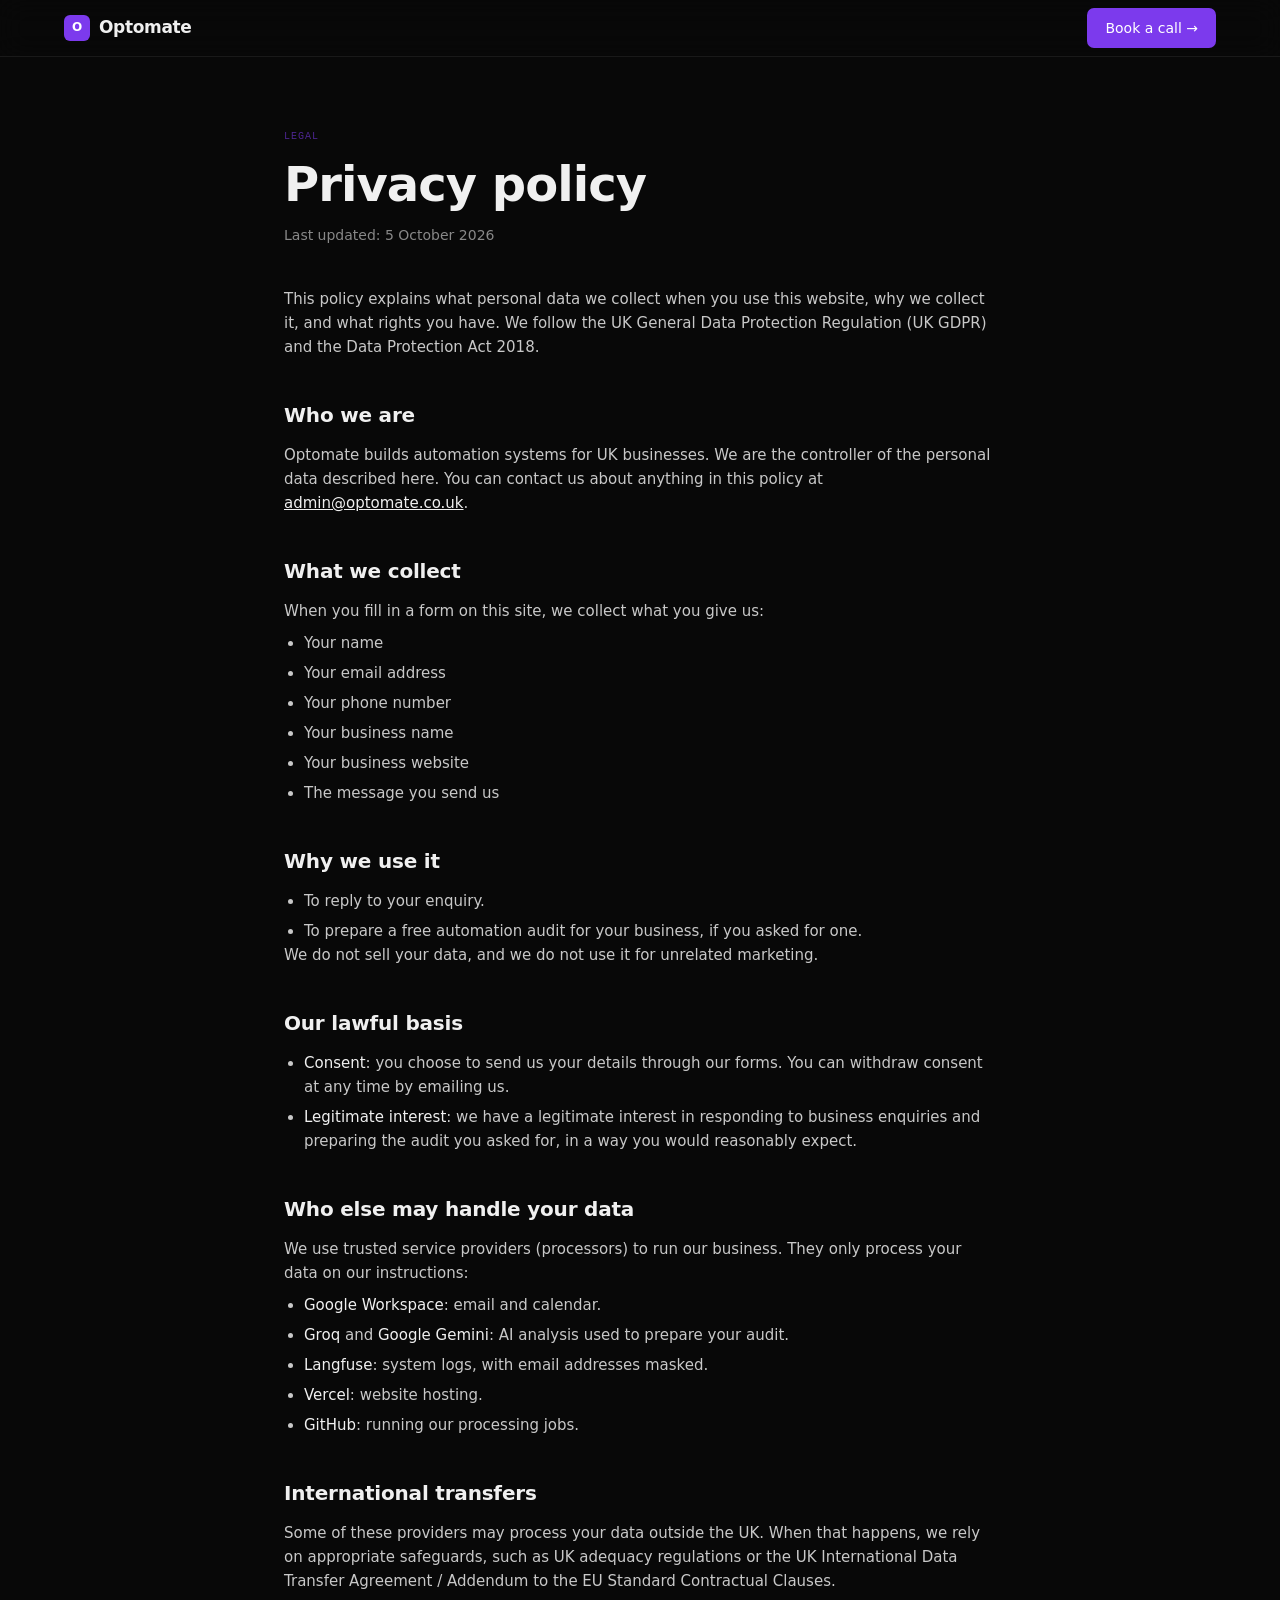
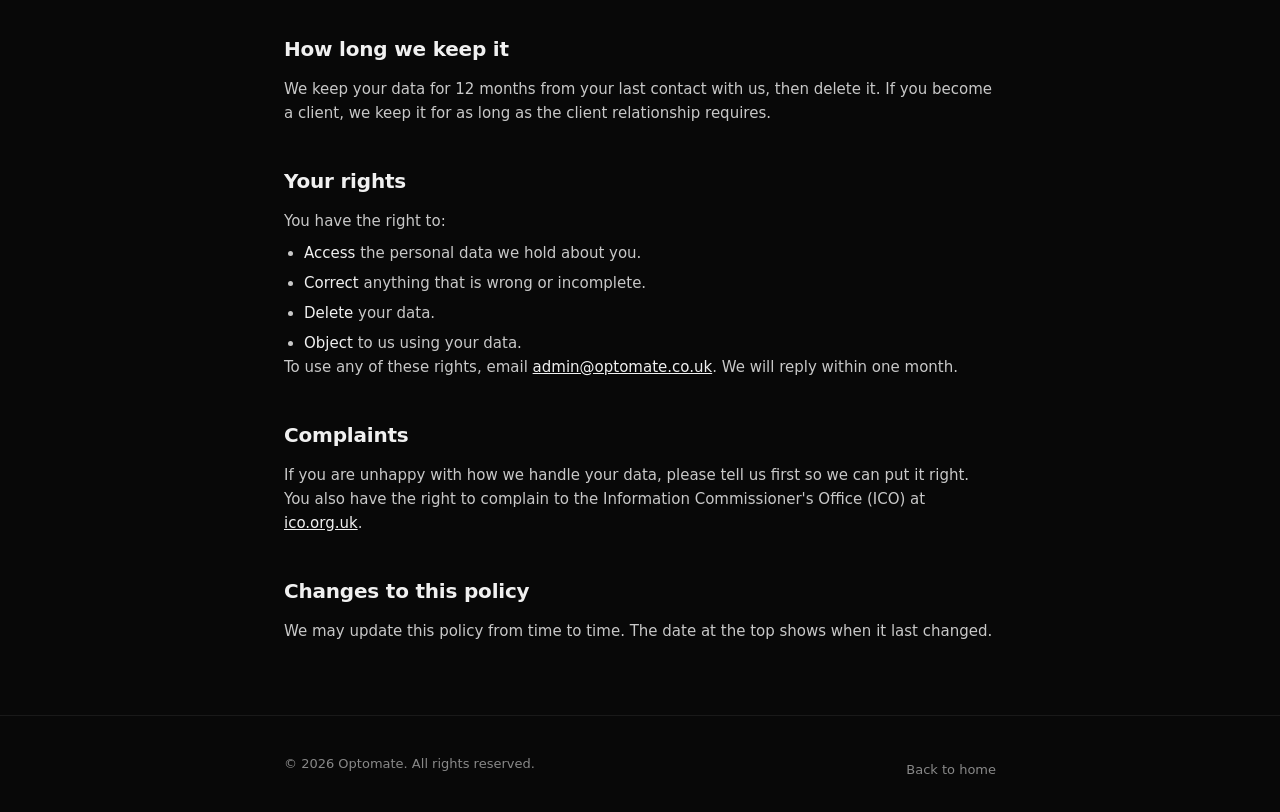
==== privacy/index.html @ c375ae4b "Add UK GDPR privacy policy page and link it in footer Co-Authored-By: Claude Opus 5.5 <noreply@anthr" ====
<!doctype html>
<html lang="en">
<head>
  <meta charset="UTF-8">
  <meta name="viewport" content="width=device-width, initial-scale=1.0">
  <title>Privacy Policy — Optomate</title>
  <meta name="description" content="How Optomate collects, uses and protects your personal data under UK GDPR.">
  <style>
    *, *::before, *::after { box-sizing: border-box; margin: 0; padding: 0; }

    :root {
      --bg:            #080808;
      --fg:            #f0f0f0;
      --muted:         #888;
      --border:        rgba(255,255,255,0.07);
      --accent:        #7c3aed;
      --accent-hover:  #6d28d9;
      --accent-label:  rgba(124,58,237,0.6);
      --font-sans: -apple-system, BlinkMacSystemFont, 'SF Pro Display', 'Inter', 'Segoe UI', system-ui, sans-serif;
      --font-mono: 'SF Mono', ui-monospace, 'JetBrains Mono', Menlo, monospace;
    }

    body {
      background: var(--bg);
      color: var(--fg);
      font-family: var(--font-sans);
      font-size: 16px;
      line-height: 1.6;
      -webkit-font-smoothing: antialiased;
      overflow-x: hidden;
    }

    nav {
      position: sticky;
      top: 0;
      z-index: 9999;
      background: rgba(8,8,8,0.88);
      backdrop-filter: blur(14px);
      -webkit-backdrop-filter: blur(14px);
      border-bottom: 1px solid var(--border);
    }
    .nav-inner {
      max-width: 1200px;
      margin: 0 auto;
      padding: 0 24px;
      height: 56px;
      display: flex;
      align-items: center;
      justify-content: space-between;
      gap: 24px;
    }
    .nav-logo {
      font-size: 17px;
      font-weight: 600;
      letter-spacing: -0.02em;
      color: var(--fg);
      text-decoration: none;
      display: flex;
      align-items: center;
      gap: 9px;
    }
    .nav-logo-mark {
      width: 26px;
      height: 26px;
      background: var(--accent);
      border-radius: 6px;
      display: flex;
      align-items: center;
      justify-content: center;
      font-size: 12px;
      font-weight: 700;
      color: white;
    }
    .btn {
      display: inline-flex;
      align-items: center;
      padding: 9px 18px;
      border-radius: 7px;
      font-size: 14px;
      font-weight: 500;
      text-decoration: none;
      white-space: nowrap;
      background: var(--accent);
      color: white;
      transition: background 0.15s;
    }
    .btn:hover { background: var(--accent-hover); }

    .container { max-width: 760px; margin: 0 auto; padding: 0 24px; }
    main { padding: 72px 0; }

    .section-label {
      font-family: var(--font-mono);
      font-size: 10px;
      color: var(--accent-label);
      text-transform: uppercase;
      letter-spacing: 0.1em;
      margin-bottom: 12px;
    }
    h1 { font-size: clamp(32px, 5vw, 48px); font-weight: 600; letter-spacing: -0.02em; line-height: 1.15; margin-bottom: 12px; }
    .updated { font-size: 14px; color: var(--muted); margin-bottom: 40px; }
    h2 { font-size: 20px; font-weight: 600; letter-spacing: -0.01em; margin: 40px 0 12px; }
    p, li { color: #c8c8c8; font-size: 15px; }
    p + p { margin-top: 12px; }
    ul { padding-left: 20px; margin-top: 8px; display: flex; flex-direction: column; gap: 6px; }
    a { color: var(--fg); }
    strong { color: var(--fg); font-weight: 500; }

    footer { border-top: 1px solid var(--border); padding: 32px 0; }
    .footer-bottom { display: flex; justify-content: space-between; align-items: center; gap: 16px; flex-wrap: wrap; }
    .footer-bottom p { font-size: 13px; color: var(--muted); }
    .footer-bottom a { color: inherit; text-decoration: none; }
    .footer-bottom a:hover { color: var(--fg); }

    @media (max-width: 768px) {
      main { padding: 52px 0; }
    }
  </style>
</head>
<body>

<nav>
  <div class="nav-inner">
    <a class="nav-logo" href="/">
      <div class="nav-logo-mark">O</div>
      Optomate
    </a>
    <a href="https://calendar.app.google/6qkxdLDFYkce58QX7" target="_blank" rel="noopener" class="btn">Book a call →</a>
  </div>
</nav>

<main>
  <div class="container">
    <div class="section-label">Legal</div>
    <h1>Privacy policy</h1>
    <p class="updated">Last updated: 5 October 2026</p>

    <p>This policy explains what personal data we collect when you use this website, why we collect it, and what rights you have. We follow the UK General Data Protection Regulation (UK GDPR) and the Data Protection Act 2018.</p>

    <h2>Who we are</h2>
    <p>Optomate builds automation systems for UK businesses. We are the controller of the personal data described here. You can contact us about anything in this policy at <a href="mailto:admin@optomate.co.uk">admin@optomate.co.uk</a>.</p>

    <h2>What we collect</h2>
    <p>When you fill in a form on this site, we collect what you give us:</p>
    <ul>
      <li>Your name</li>
      <li>Your email address</li>
      <li>Your phone number</li>
      <li>Your business name</li>
      <li>Your business website</li>
      <li>The message you send us</li>
    </ul>

    <h2>Why we use it</h2>
    <ul>
      <li>To reply to your enquiry.</li>
      <li>To prepare a free automation audit for your business, if you asked for one.</li>
    </ul>
    <p>We do not sell your data, and we do not use it for unrelated marketing.</p>

    <h2>Our lawful basis</h2>
    <ul>
      <li><strong>Consent</strong>: you choose to send us your details through our forms. You can withdraw consent at any time by emailing us.</li>
      <li><strong>Legitimate interest</strong>: we have a legitimate interest in responding to business enquiries and preparing the audit you asked for, in a way you would reasonably expect.</li>
    </ul>

    <h2>Who else may handle your data</h2>
    <p>We use trusted service providers (processors) to run our business. They only process your data on our instructions:</p>
    <ul>
      <li><strong>Google Workspace</strong>: email and calendar.</li>
      <li><strong>Groq</strong> and <strong>Google Gemini</strong>: AI analysis used to prepare your audit.</li>
      <li><strong>Langfuse</strong>: system logs, with email addresses masked.</li>
      <li><strong>Vercel</strong>: website hosting.</li>
      <li><strong>GitHub</strong>: running our processing jobs.</li>
    </ul>

    <h2>International transfers</h2>
    <p>Some of these providers may process your data outside the UK. When that happens, we rely on appropriate safeguards, such as UK adequacy regulations or the UK International Data Transfer Agreement / Addendum to the EU Standard Contractual Clauses.</p>

    <h2>How long we keep it</h2>
    <p>We keep your data for 12 months from your last contact with us, then delete it. If you become a client, we keep it for as long as the client relationship requires.</p>

    <h2>Your rights</h2>
    <p>You have the right to:</p>
    <ul>
      <li><strong>Access</strong> the personal data we hold about you.</li>
      <li><strong>Correct</strong> anything that is wrong or incomplete.</li>
      <li><strong>Delete</strong> your data.</li>
      <li><strong>Object</strong> to us using your data.</li>
    </ul>
    <p>To use any of these rights, email <a href="mailto:admin@optomate.co.uk">admin@optomate.co.uk</a>. We will reply within one month.</p>

    <h2>Complaints</h2>
    <p>If you are unhappy with how we handle your data, please tell us first so we can put it right. You also have the right to complain to the Information Commissioner's Office (ICO) at <a href="https://ico.org.uk" target="_blank" rel="noopener">ico.org.uk</a>.</p>

    <h2>Changes to this policy</h2>
    <p>We may update this policy from time to time. The date at the top shows when it last changed.</p>
  </div>
</main>

<footer>
  <div class="container">
    <div class="footer-bottom">
      <p>© 2026 Optomate. All rights reserved.</p>
      <p><a href="/">Back to home</a></p>
    </div>
  </div>
</footer>

</body>
</html>
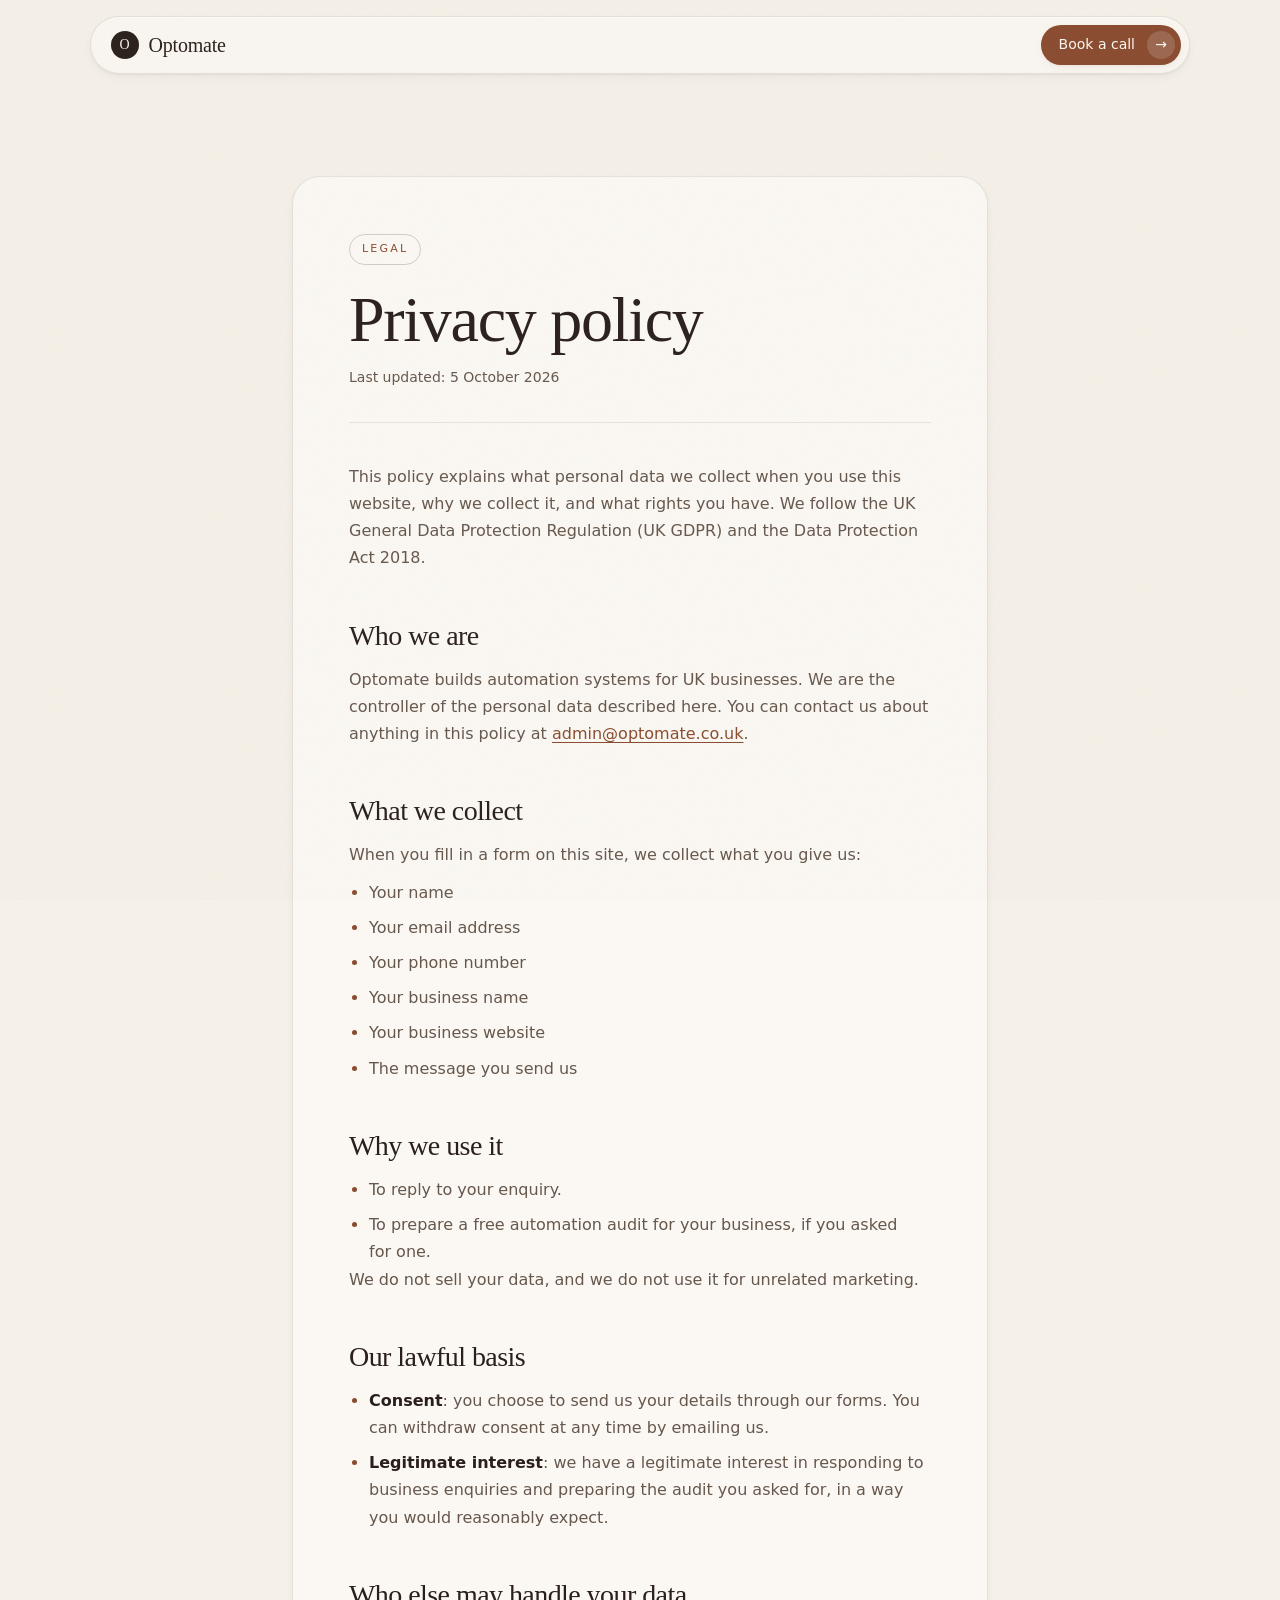
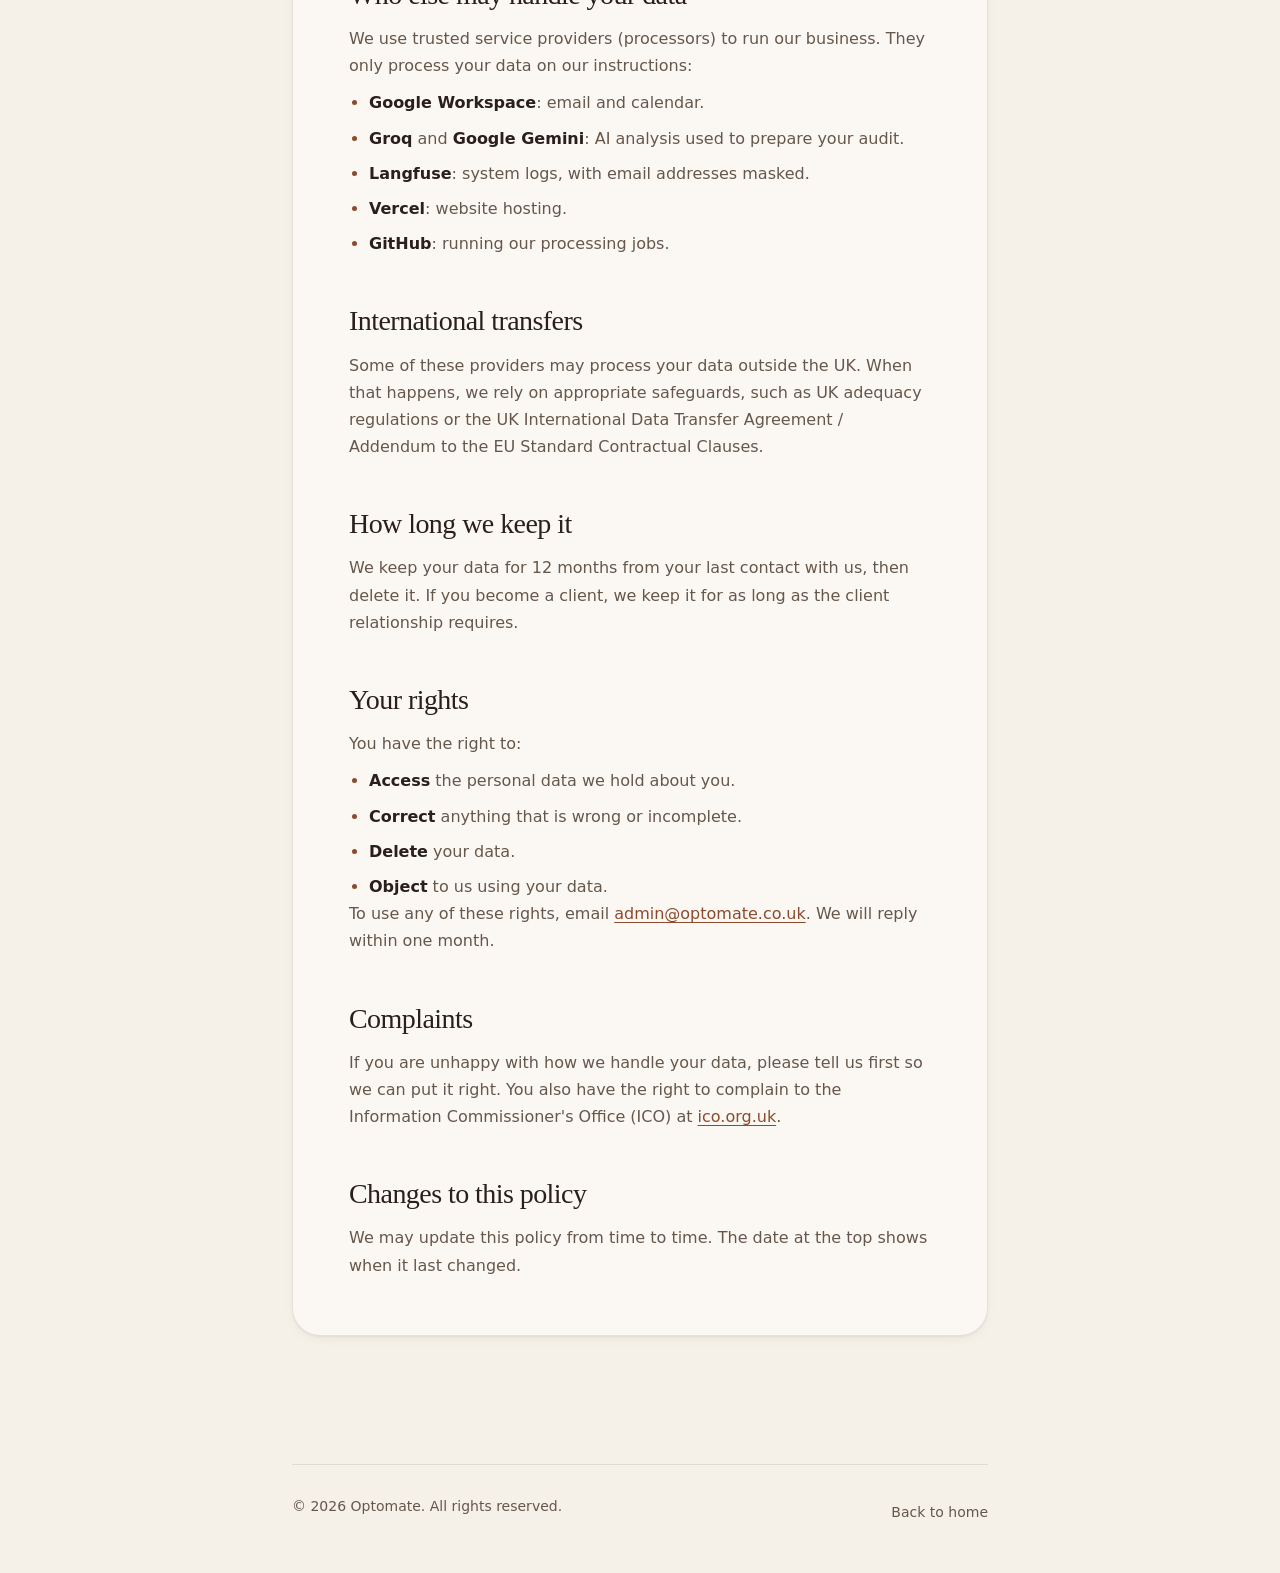
==== commit 0106cef1: "Restore testimonial wording, drop placeholders, restyle privacy page - Testimonial quotes restored v" ====
--- a/privacy/index.html
+++ b/privacy/index.html
@@ -4,134 +4,227 @@
   <meta charset="UTF-8">
   <meta name="viewport" content="width=device-width, initial-scale=1.0">
   <title>Privacy Policy — Optomate</title>
+  <link rel="icon" href="/favicon.svg" type="image/svg+xml">
   <meta name="description" content="How Optomate collects, uses and protects your personal data under UK GDPR.">
+  <link rel="preconnect" href="https://fonts.googleapis.com">
+  <link rel="preconnect" href="https://fonts.gstatic.com" crossorigin>
+  <link rel="stylesheet" href="https://fonts.googleapis.com/css2?family=Fraunces:opsz,wght@9..144,300..600&family=Geist:wght@400;500;600&display=swap">
   <style>
     *, *::before, *::after { box-sizing: border-box; margin: 0; padding: 0; }
 
     :root {
-      --bg:            #080808;
-      --fg:            #f0f0f0;
-      --muted:         #888;
-      --border:        rgba(255,255,255,0.07);
-      --accent:        #7c3aed;
-      --accent-hover:  #6d28d9;
-      --accent-label:  rgba(124,58,237,0.6);
-      --font-sans: -apple-system, BlinkMacSystemFont, 'SF Pro Display', 'Inter', 'Segoe UI', system-ui, sans-serif;
-      --font-mono: 'SF Mono', ui-monospace, 'JetBrains Mono', Menlo, monospace;
-    }
+      /* Colour */
+      --bg:             #f5f0e8;
+      --surface:        #fbf8f3;
+      --surface-sunk:   #ede6da;
+      --fg:             #2a1f1a;
+      --muted:          #66574c;
+      --line:           rgba(42,31,26,0.10);
+      --line-strong:    rgba(42,31,26,0.20);
+      --accent:         #8a4b2f;
+      --accent-hover:   #733d25;
+      --accent-soft:    rgba(138,75,47,0.10);
+      --on-accent:      #fbf8f3;
+      --on-dark:        #f5f0e8;
+      --on-dark-muted:  rgba(245,240,232,0.72);
+      --on-dark-line:   rgba(245,240,232,0.14);
+      --nav-glass:      rgba(251,248,243,0.78);
+      --error:          #9b2c2c;
+      --error-soft:     rgba(155,44,44,0.08);
+
+      /* Shadows, tinted with the espresso hue */
+      --shadow-sm: 0 1px 2px rgba(60,38,24,0.05), 0 4px 14px -6px rgba(60,38,24,0.10);
+      --shadow-lg: 0 2px 6px rgba(60,38,24,0.04), 0 30px 60px -24px rgba(60,38,24,0.22);
+      --inset-hi:  inset 0 1px 0 rgba(255,255,255,0.65);
+
+      /* Radius: 3 steps */
+      --r-sm:   12px;
+      --r-lg:   28px;
+      --r-pill: 999px;
+
+      /* Type */
+      --font-serif: 'Fraunces', Georgia, 'Times New Roman', serif;
+      --font-sans:  'Geist', -apple-system, BlinkMacSystemFont, 'Segoe UI', system-ui, sans-serif;
+
+      /* Motion */
+      --ease: cubic-bezier(0.32, 0.72, 0, 1);
+      --dur:  450ms;
+      --dur-reveal: 900ms;
+
+      /* Layers */
+      --z-base:  1;
+      --z-nav:   10;
+      --z-noise: 20;
+      --z-skip:  30;
+    }
+
+    html { scroll-behavior: smooth; }
 
     body {
       background: var(--bg);
       color: var(--fg);
       font-family: var(--font-sans);
       font-size: 16px;
-      line-height: 1.6;
+      line-height: 1.7;
       -webkit-font-smoothing: antialiased;
       overflow-x: hidden;
     }
 
-    nav {
-      position: sticky;
-      top: 0;
-      z-index: 9999;
-      background: rgba(8,8,8,0.88);
-      backdrop-filter: blur(14px);
-      -webkit-backdrop-filter: blur(14px);
-      border-bottom: 1px solid var(--border);
-    }
-    .nav-inner {
-      max-width: 1200px;
-      margin: 0 auto;
-      padding: 0 24px;
-      height: 56px;
-      display: flex;
-      align-items: center;
-      justify-content: space-between;
-      gap: 24px;
-    }
-    .nav-logo {
-      font-size: 17px;
-      font-weight: 600;
-      letter-spacing: -0.02em;
-      color: var(--fg);
+    /* Fixed film grain */
+    body::before {
+      content: '';
+      position: fixed;
+      inset: 0;
+      z-index: var(--z-noise);
+      pointer-events: none;
+      opacity: 0.05;
+      background-image: url("data:image/svg+xml;utf8,<svg xmlns='http://www.w3.org/2000/svg' width='180' height='180'><filter id='n'><feTurbulence type='fractalNoise' baseFrequency='0.85' numOctaves='3' stitchTiles='stitch'/></filter><rect width='100%' height='100%' filter='url(%23n)'/></svg>");
+    }
+
+    :focus-visible { outline: 2px solid var(--accent); outline-offset: 3px; }
+
+    .skip-link {
+      position: absolute;
+      left: 16px;
+      top: 16px;
+      z-index: var(--z-skip);
+      background: var(--fg);
+      color: var(--on-dark);
+      padding: 10px 18px;
+      border-radius: var(--r-pill);
+      font-size: 14px;
       text-decoration: none;
-      display: flex;
-      align-items: center;
-      gap: 9px;
-    }
+      transform: translateY(-200%);
+      transition: transform var(--dur) var(--ease);
+    }
+    .skip-link:focus { transform: translateY(0); }
+
+    /* Floating nav */
+    .nav {
+      position: fixed;
+      top: 16px;
+      left: 50%;
+      transform: translateX(-50%);
+      z-index: var(--z-nav);
+      width: min(1100px, calc(100% - 32px));
+      background: var(--nav-glass);
+      backdrop-filter: blur(18px) saturate(1.2);
+      -webkit-backdrop-filter: blur(18px) saturate(1.2);
+      border: 1px solid var(--line);
+      border-radius: var(--r-pill);
+      box-shadow: var(--shadow-sm), var(--inset-hi);
+    }
+    .nav-inner { display: flex; align-items: center; justify-content: space-between; gap: 24px; padding: 8px 8px 8px 20px; }
+    .nav-logo { display: inline-flex; align-items: center; gap: 10px; font-family: var(--font-serif); font-size: 20px; color: var(--fg); text-decoration: none; letter-spacing: -0.01em; }
     .nav-logo-mark {
-      width: 26px;
-      height: 26px;
-      background: var(--accent);
-      border-radius: 6px;
+      width: 28px;
+      height: 28px;
+      border-radius: var(--r-pill);
+      background: var(--fg);
+      color: var(--on-dark);
       display: flex;
       align-items: center;
       justify-content: center;
-      font-size: 12px;
-      font-weight: 700;
-      color: white;
+      font-size: 14px;
     }
     .btn {
       display: inline-flex;
       align-items: center;
-      padding: 9px 18px;
-      border-radius: 7px;
+      gap: 12px;
+      padding: 6px 6px 6px 18px;
+      border-radius: var(--r-pill);
       font-size: 14px;
       font-weight: 500;
       text-decoration: none;
       white-space: nowrap;
       background: var(--accent);
-      color: white;
-      transition: background 0.15s;
+      color: var(--on-accent);
+      box-shadow: var(--shadow-sm);
+      transition: transform var(--dur) var(--ease), background-color var(--dur) var(--ease);
     }
     .btn:hover { background: var(--accent-hover); }
-
-    .container { max-width: 760px; margin: 0 auto; padding: 0 24px; }
-    main { padding: 72px 0; }
-
-    .section-label {
-      font-family: var(--font-mono);
-      font-size: 10px;
-      color: var(--accent-label);
+    .btn:active { transform: scale(0.98); }
+    .btn-icon {
+      width: 28px;
+      height: 28px;
+      border-radius: var(--r-pill);
+      display: inline-flex;
+      align-items: center;
+      justify-content: center;
+      background: rgba(251,248,243,0.16);
+      transition: transform var(--dur) var(--ease);
+    }
+    .btn:hover .btn-icon { transform: translate(3px, -1px) scale(1.05); }
+
+    .container { max-width: 760px; margin: 0 auto; padding: 0 32px; }
+    main { padding: 176px 0 128px; }
+
+    .doc {
+      background: var(--surface);
+      border: 1px solid var(--line);
+      border-radius: var(--r-lg);
+      box-shadow: var(--shadow-sm);
+      padding: 56px;
+    }
+    .eyebrow {
+      display: inline-block;
+      font-size: 11px;
+      font-weight: 500;
       text-transform: uppercase;
-      letter-spacing: 0.1em;
-      margin-bottom: 12px;
-    }
-    h1 { font-size: clamp(32px, 5vw, 48px); font-weight: 600; letter-spacing: -0.02em; line-height: 1.15; margin-bottom: 12px; }
-    .updated { font-size: 14px; color: var(--muted); margin-bottom: 40px; }
-    h2 { font-size: 20px; font-weight: 600; letter-spacing: -0.01em; margin: 40px 0 12px; }
-    p, li { color: #c8c8c8; font-size: 15px; }
+      letter-spacing: 0.2em;
+      color: var(--accent);
+      border: 1px solid var(--line-strong);
+      border-radius: var(--r-pill);
+      padding: 5px 12px;
+      margin-bottom: 22px;
+    }
+    h1, h2 { font-family: var(--font-serif); font-weight: 400; letter-spacing: -0.02em; text-wrap: balance; }
+    h1 { font-size: clamp(40px, 6vw, 64px); line-height: 1.02; margin-bottom: 14px; }
+    .updated { font-size: 14px; color: var(--muted); margin-bottom: 40px; padding-bottom: 32px; border-bottom: 1px solid var(--line); }
+    h2 { font-size: 28px; line-height: 1.15; margin: 48px 0 14px; }
+    p, li { color: var(--muted); font-size: 16px; text-wrap: pretty; }
     p + p { margin-top: 12px; }
-    ul { padding-left: 20px; margin-top: 8px; display: flex; flex-direction: column; gap: 6px; }
-    a { color: var(--fg); }
-    strong { color: var(--fg); font-weight: 500; }
-
-    footer { border-top: 1px solid var(--border); padding: 32px 0; }
-    .footer-bottom { display: flex; justify-content: space-between; align-items: center; gap: 16px; flex-wrap: wrap; }
-    .footer-bottom p { font-size: 13px; color: var(--muted); }
+    ul { padding-left: 20px; margin-top: 10px; display: flex; flex-direction: column; gap: 8px; }
+    li::marker { color: var(--accent); }
+    a { color: var(--accent); text-underline-offset: 3px; }
+    strong { color: var(--fg); font-weight: 600; }
+
+    footer { padding: 0 0 48px; }
+    .footer-bottom { display: flex; justify-content: space-between; align-items: center; gap: 16px; flex-wrap: wrap; padding-top: 24px; border-top: 1px solid var(--line); }
+    .footer-bottom p { font-size: 14px; color: var(--muted); }
     .footer-bottom a { color: inherit; text-decoration: none; }
-    .footer-bottom a:hover { color: var(--fg); }
+    .footer-bottom a:hover { color: var(--accent); }
 
     @media (max-width: 768px) {
-      main { padding: 52px 0; }
+      .container { padding: 0 16px; }
+      main { padding: 120px 0 80px; }
+      .doc { padding: 28px; }
+      h2 { font-size: 24px; margin-top: 40px; }
+    }
+
+    @media (prefers-reduced-motion: reduce) {
+      :root { --dur: 0ms; }
+      html { scroll-behavior: auto; }
     }
   </style>
 </head>
 <body>
-
-<nav>
+<a class="skip-link" href="#main">Skip to content</a>
+
+<nav class="nav" aria-label="Main">
   <div class="nav-inner">
     <a class="nav-logo" href="/">
-      <div class="nav-logo-mark">O</div>
+      <span class="nav-logo-mark" aria-hidden="true">O</span>
       Optomate
     </a>
-    <a href="https://calendar.app.google/6qkxdLDFYkce58QX7" target="_blank" rel="noopener" class="btn">Book a call →</a>
+    <a href="https://calendar.app.google/6qkxdLDFYkce58QX7" target="_blank" rel="noopener" class="btn">Book a call <span class="btn-icon" aria-hidden="true">→</span></a>
   </div>
 </nav>
 
-<main>
+<main id="main">
   <div class="container">
-    <div class="section-label">Legal</div>
+    <article class="doc">
+    <div class="eyebrow">Legal</div>
     <h1>Privacy policy</h1>
     <p class="updated">Last updated: 5 October 2026</p>
 
@@ -195,6 +288,7 @@
 
     <h2>Changes to this policy</h2>
     <p>We may update this policy from time to time. The date at the top shows when it last changed.</p>
+    </article>
   </div>
 </main>
 
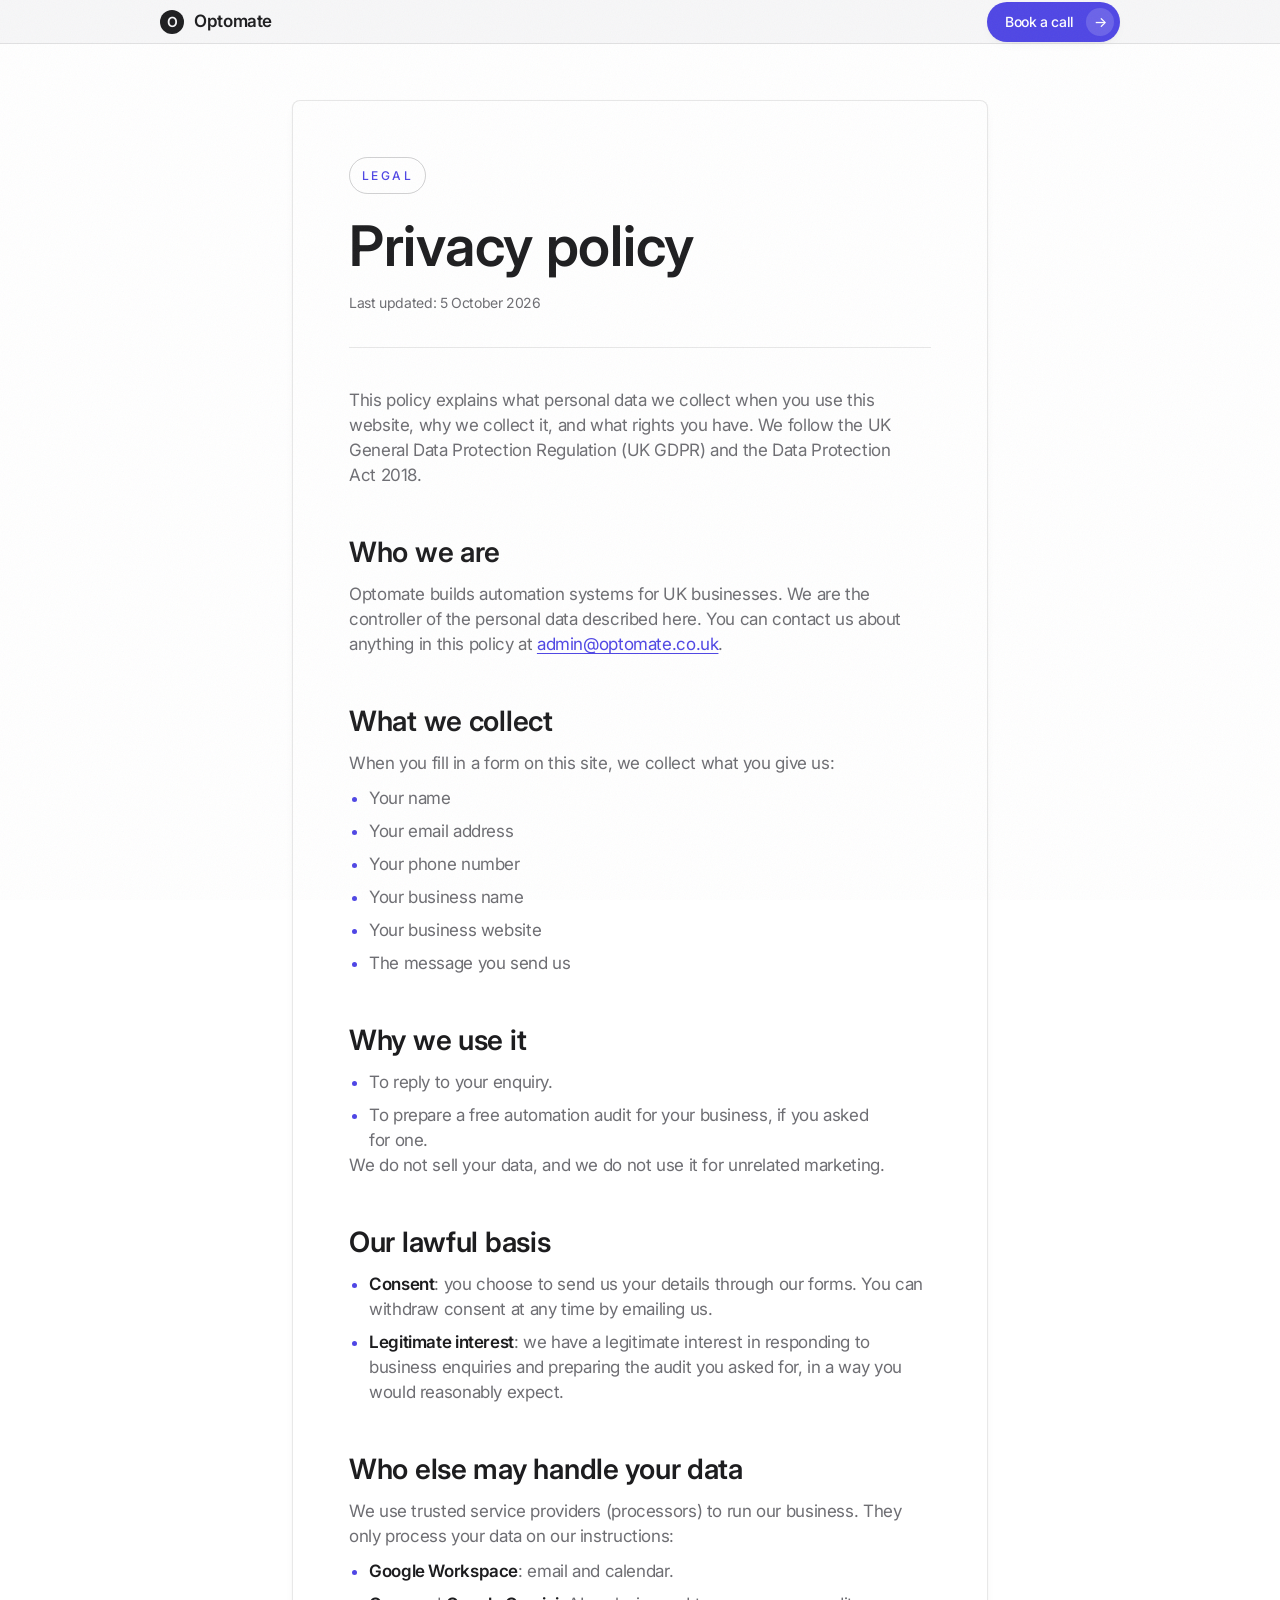
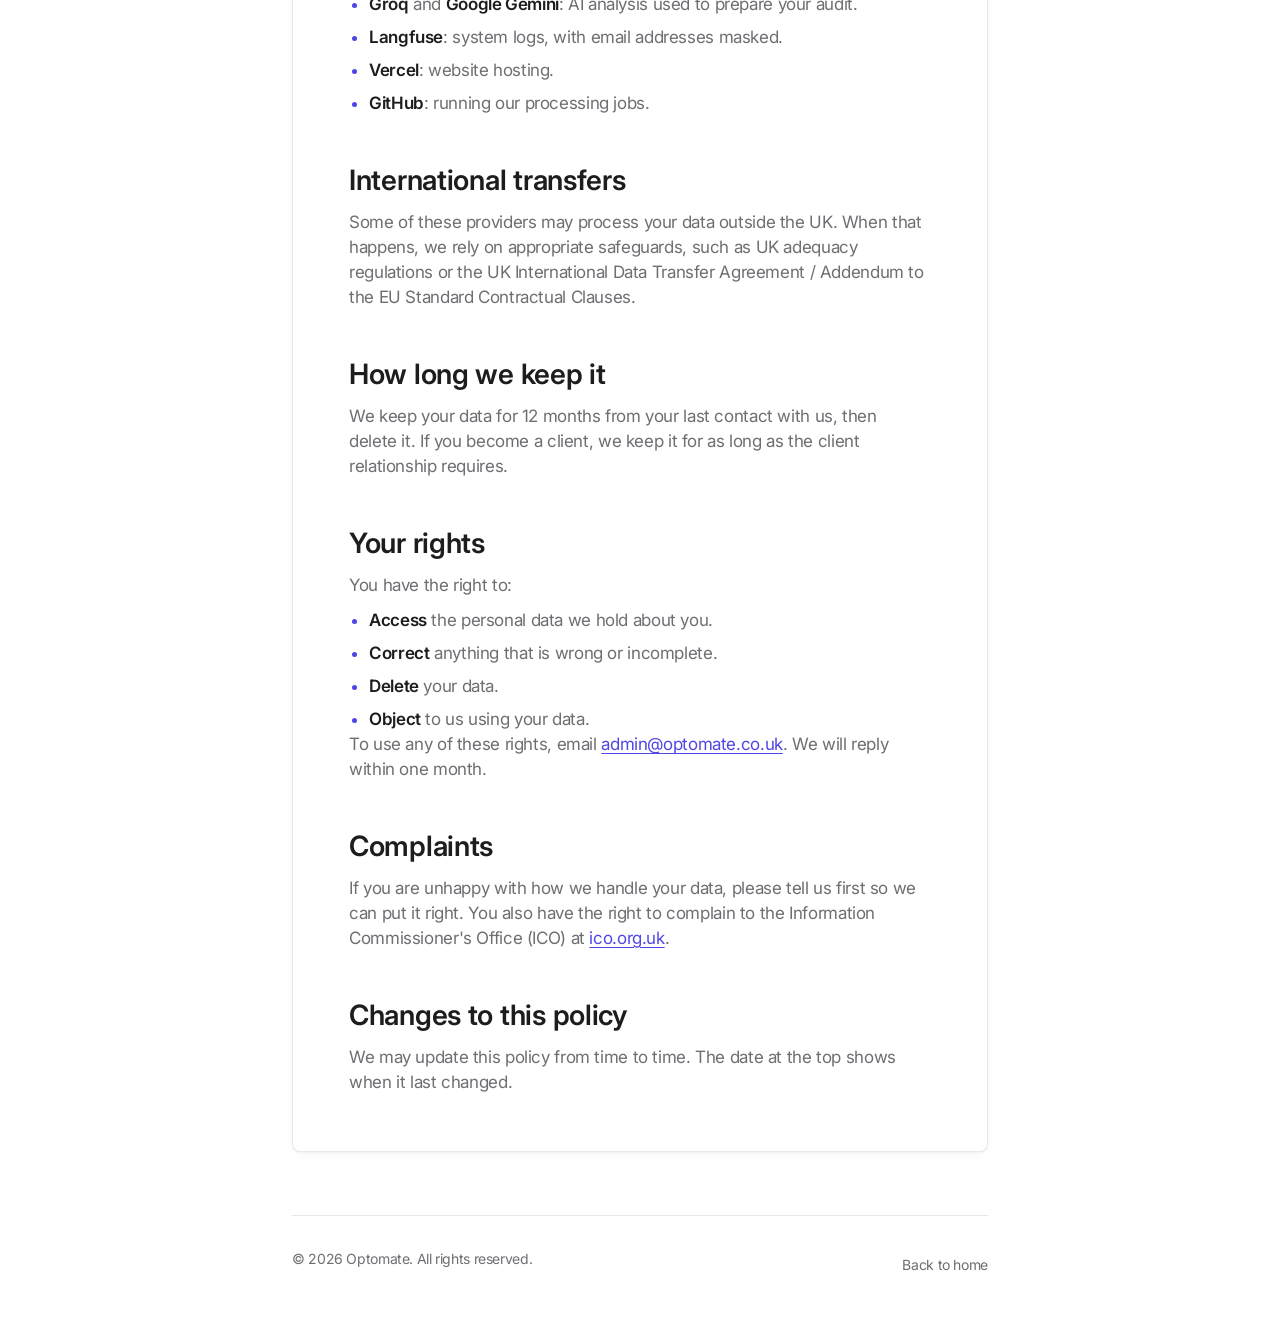
==== commit bc6f9a5b: "Restyle site with apple.com-pattern tokens in Optomate colours - Add /tokens.css (type, colour, radi" ====
--- a/privacy/index.html
+++ b/privacy/index.html
@@ -8,43 +8,39 @@
   <meta name="description" content="How Optomate collects, uses and protects your personal data under UK GDPR.">
   <link rel="preconnect" href="https://fonts.googleapis.com">
   <link rel="preconnect" href="https://fonts.gstatic.com" crossorigin>
-  <link rel="stylesheet" href="https://fonts.googleapis.com/css2?family=Fraunces:opsz,wght@9..144,300..600&family=Geist:wght@400;500;600&display=swap">
+  <link rel="stylesheet" href="https://fonts.googleapis.com/css2?family=Inter:ital,opsz,wght@0,14..32,400..600;1,14..32,400..600&display=swap">
+  <link rel="stylesheet" href="/tokens.css">
   <style>
     *, *::before, *::after { box-sizing: border-box; margin: 0; padding: 0; }
 
     :root {
-      /* Colour */
-      --bg:             #f5f0e8;
-      --surface:        #fbf8f3;
-      --surface-sunk:   #ede6da;
-      --fg:             #2a1f1a;
-      --muted:          #66574c;
-      --line:           rgba(42,31,26,0.10);
-      --line-strong:    rgba(42,31,26,0.20);
-      --accent:         #8a4b2f;
-      --accent-hover:   #733d25;
-      --accent-soft:    rgba(138,75,47,0.10);
-      --on-accent:      #fbf8f3;
-      --on-dark:        #f5f0e8;
-      --on-dark-muted:  rgba(245,240,232,0.72);
-      --on-dark-line:   rgba(245,240,232,0.14);
-      --nav-glass:      rgba(251,248,243,0.78);
-      --error:          #9b2c2c;
-      --error-soft:     rgba(155,44,44,0.08);
-
-      /* Shadows, tinted with the espresso hue */
-      --shadow-sm: 0 1px 2px rgba(60,38,24,0.05), 0 4px 14px -6px rgba(60,38,24,0.10);
-      --shadow-lg: 0 2px 6px rgba(60,38,24,0.04), 0 30px 60px -24px rgba(60,38,24,0.22);
-      --inset-hi:  inset 0 1px 0 rgba(255,255,255,0.65);
-
-      /* Radius: 3 steps */
-      --r-sm:   12px;
-      --r-lg:   28px;
-      --r-pill: 999px;
+      /* Aliases onto /tokens.css (all raw colour values live there) */
+      --bg:             var(--c-bg);
+      --surface:        var(--c-bg);
+      --surface-sunk:   var(--c-bg-alt);
+      --fg:             var(--c-text);
+      --muted:          var(--c-text-muted);
+      --line:           var(--c-line);
+      --line-strong:    var(--c-line-strong);
+      --accent:         var(--c-accent);
+      --accent-hover:   var(--c-accent-hover);
+      --accent-soft:    var(--c-accent-soft);
+      --on-accent:      var(--c-on-accent);
+      --on-dark:        var(--c-text-on-dark);
+      --on-dark-muted:  var(--c-on-dark-muted);
+      --on-dark-line:   var(--c-on-dark-line);
+      --nav-glass:      var(--nav-bg);
+      --error:          var(--c-error);
+      --error-soft:     var(--c-error-soft);
+
+      /* Radius: token scale */
+      --r-sm:   var(--radius-sm);
+      --r-lg:   var(--radius-sm);
+      --r-pill: var(--radius-pill);
 
       /* Type */
-      --font-serif: 'Fraunces', Georgia, 'Times New Roman', serif;
-      --font-sans:  'Geist', -apple-system, BlinkMacSystemFont, 'Segoe UI', system-ui, sans-serif;
+      --font-serif: var(--font-display);
+      --font-sans:  var(--font-text);
 
       /* Motion */
       --ease: cubic-bezier(0.32, 0.72, 0, 1);
@@ -58,14 +54,15 @@
       --z-skip:  30;
     }
 
-    html { scroll-behavior: smooth; }
+    html { scroll-behavior: smooth; scroll-padding-top: var(--nav-height); }
 
     body {
       background: var(--bg);
       color: var(--fg);
       font-family: var(--font-sans);
-      font-size: 16px;
-      line-height: 1.7;
+      font-size: var(--fs-body);
+      line-height: var(--lh-body);
+      letter-spacing: var(--ls-body);
       -webkit-font-smoothing: antialiased;
       overflow-x: hidden;
     }
@@ -92,7 +89,7 @@
       color: var(--on-dark);
       padding: 10px 18px;
       border-radius: var(--r-pill);
-      font-size: 14px;
+      font-size: var(--fs-small);
       text-decoration: none;
       transform: translateY(-200%);
       transition: transform var(--dur) var(--ease);
@@ -101,31 +98,28 @@
 
     /* Floating nav */
     .nav {
-      position: fixed;
-      top: 16px;
-      left: 50%;
-      transform: translateX(-50%);
+      position: sticky;
+      top: 0;
       z-index: var(--z-nav);
-      width: min(1100px, calc(100% - 32px));
-      background: var(--nav-glass);
-      backdrop-filter: blur(18px) saturate(1.2);
-      -webkit-backdrop-filter: blur(18px) saturate(1.2);
-      border: 1px solid var(--line);
-      border-radius: var(--r-pill);
-      box-shadow: var(--shadow-sm), var(--inset-hi);
-    }
-    .nav-inner { display: flex; align-items: center; justify-content: space-between; gap: 24px; padding: 8px 8px 8px 20px; }
-    .nav-logo { display: inline-flex; align-items: center; gap: 10px; font-family: var(--font-serif); font-size: 20px; color: var(--fg); text-decoration: none; letter-spacing: -0.01em; }
+      width: 100%;
+      height: var(--nav-height);
+      background: var(--nav-bg);
+      backdrop-filter: var(--nav-blur);
+      -webkit-backdrop-filter: var(--nav-blur);
+      border-bottom: 1px solid var(--line);
+    }
+    .nav-inner { display: flex; align-items: center; justify-content: space-between; gap: 24px; height: 100%; max-width: var(--content-max); margin: 0 auto; padding: 0 32px; }
+    .nav-logo { display: inline-flex; align-items: center; gap: 10px; font-family: var(--font-serif); font-size: var(--fs-body); font-weight: 600; color: var(--fg); text-decoration: none; letter-spacing: var(--ls-body); }
     .nav-logo-mark {
-      width: 28px;
-      height: 28px;
+      width: 24px;
+      height: 24px;
       border-radius: var(--r-pill);
       background: var(--fg);
       color: var(--on-dark);
       display: flex;
       align-items: center;
       justify-content: center;
-      font-size: 14px;
+      font-size: var(--fs-small);
     }
     .btn {
       display: inline-flex;
@@ -133,7 +127,7 @@
       gap: 12px;
       padding: 6px 6px 6px 18px;
       border-radius: var(--r-pill);
-      font-size: 14px;
+      font-size: var(--fs-small);
       font-weight: 500;
       text-decoration: none;
       white-space: nowrap;
@@ -151,13 +145,13 @@
       display: inline-flex;
       align-items: center;
       justify-content: center;
-      background: rgba(251,248,243,0.16);
+      background: var(--c-on-accent-soft);
       transition: transform var(--dur) var(--ease);
     }
     .btn:hover .btn-icon { transform: translate(3px, -1px) scale(1.05); }
 
     .container { max-width: 760px; margin: 0 auto; padding: 0 32px; }
-    main { padding: 176px 0 128px; }
+    main { padding: var(--section-pad); }
 
     .doc {
       background: var(--surface);
@@ -168,7 +162,7 @@
     }
     .eyebrow {
       display: inline-block;
-      font-size: 11px;
+      font-size: var(--fs-micro);
       font-weight: 500;
       text-transform: uppercase;
       letter-spacing: 0.2em;
@@ -178,11 +172,11 @@
       padding: 5px 12px;
       margin-bottom: 22px;
     }
-    h1, h2 { font-family: var(--font-serif); font-weight: 400; letter-spacing: -0.02em; text-wrap: balance; }
-    h1 { font-size: clamp(40px, 6vw, 64px); line-height: 1.02; margin-bottom: 14px; }
-    .updated { font-size: 14px; color: var(--muted); margin-bottom: 40px; padding-bottom: 32px; border-bottom: 1px solid var(--line); }
-    h2 { font-size: 28px; line-height: 1.15; margin: 48px 0 14px; }
-    p, li { color: var(--muted); font-size: 16px; text-wrap: pretty; }
+    h1, h2 { font-family: var(--font-serif); font-weight: 600; letter-spacing: var(--ls-hero); text-wrap: balance; }
+    h1 { font-size: var(--fs-hero); line-height: var(--lh-hero); margin-bottom: 14px; }
+    .updated { font-size: var(--fs-small); color: var(--muted); margin-bottom: 40px; padding-bottom: 32px; border-bottom: 1px solid var(--line); }
+    h2 { font-size: var(--fs-lead); line-height: var(--lh-lead); margin: 48px 0 14px; }
+    p, li { color: var(--muted); font-size: var(--fs-body); text-wrap: pretty; }
     p + p { margin-top: 12px; }
     ul { padding-left: 20px; margin-top: 10px; display: flex; flex-direction: column; gap: 8px; }
     li::marker { color: var(--accent); }
@@ -191,15 +185,18 @@
 
     footer { padding: 0 0 48px; }
     .footer-bottom { display: flex; justify-content: space-between; align-items: center; gap: 16px; flex-wrap: wrap; padding-top: 24px; border-top: 1px solid var(--line); }
-    .footer-bottom p { font-size: 14px; color: var(--muted); }
+    .footer-bottom p { font-size: var(--fs-small); color: var(--muted); }
     .footer-bottom a { color: inherit; text-decoration: none; }
     .footer-bottom a:hover { color: var(--accent); }
 
     @media (max-width: 768px) {
       .container { padding: 0 16px; }
-      main { padding: 120px 0 80px; }
+      .nav-inner { padding: 0 16px; }
       .doc { padding: 28px; }
-      h2 { font-size: 24px; margin-top: 40px; }
+    }
+    @media (max-width: 733px) {
+      h1 { font-size: var(--fs-h3); line-height: var(--lh-h3); }
+      h2 { margin-top: 40px; }
     }
 
     @media (prefers-reduced-motion: reduce) {
--- a/tokens.css
+++ b/tokens.css
@@ -0,0 +1,50 @@
+/* Optomate design tokens (apple.com patterns, Optomate colours). */
+:root {
+  /* Type */
+  --font-text: "Inter", system-ui, sans-serif;
+  --font-display: "Inter Display", "Inter", system-ui, sans-serif;
+  --fs-hero: 56px;  --lh-hero: 60px;  --ls-hero: -0.28px;
+  --fs-h3: 40px;    --lh-h3: 44px;
+  --fs-lead: 28px;  --lh-lead: 32px;
+  --fs-body: 17px;  --lh-body: 25px;  --ls-body: -0.374px;
+  --fs-small: 14px;
+  --fs-micro: 12px;
+
+  /* Colour */
+  --c-text: #1d1d1f;
+  --c-text-muted: #6e6e73;
+  --c-bg: #fff;
+  --c-bg-alt: #f5f5f7;
+  --c-bg-dark: #000;
+  --c-text-on-dark: #f5f5f7;
+  --c-accent: #4f46e5;
+  --c-accent-hover: #4338ca;
+  --c-link: #4f46e5;
+  --c-link-on-dark: #818cf8;
+
+  /* Derived colour (not in the source list; needed by existing UI states) */
+  --c-on-accent: #fff;
+  --c-line: rgba(29,29,31,.10);
+  --c-line-strong: rgba(29,29,31,.20);
+  --c-accent-soft: rgba(79,70,229,.10);
+  --c-on-accent-soft: rgba(255,255,255,.16);
+  --c-on-dark-muted: rgba(245,245,247,.72);
+  --c-on-dark-line: rgba(245,245,247,.14);
+  --c-error: #b42318;
+  --c-error-soft: rgba(180,35,24,.08);
+  --shadow-sm: 0 1px 2px rgba(0,0,0,.04), 0 4px 14px -6px rgba(0,0,0,.08);
+  --shadow-lg: 0 2px 6px rgba(0,0,0,.04), 0 30px 60px -24px rgba(0,0,0,.18);
+  --inset-hi: inset 0 1px 0 rgba(255,255,255,.65);
+
+  /* Shape and layout */
+  --radius-pill: 980px;
+  --radius-sm: 8px;
+  --content-max: 1024px;
+  --tile-gap: 12px;
+  --section-pad: 56px 0 63px;
+
+  /* Nav */
+  --nav-height: 44px;
+  --nav-bg: rgba(245,245,247,.8);
+  --nav-blur: saturate(1.8) blur(20px);
+}
